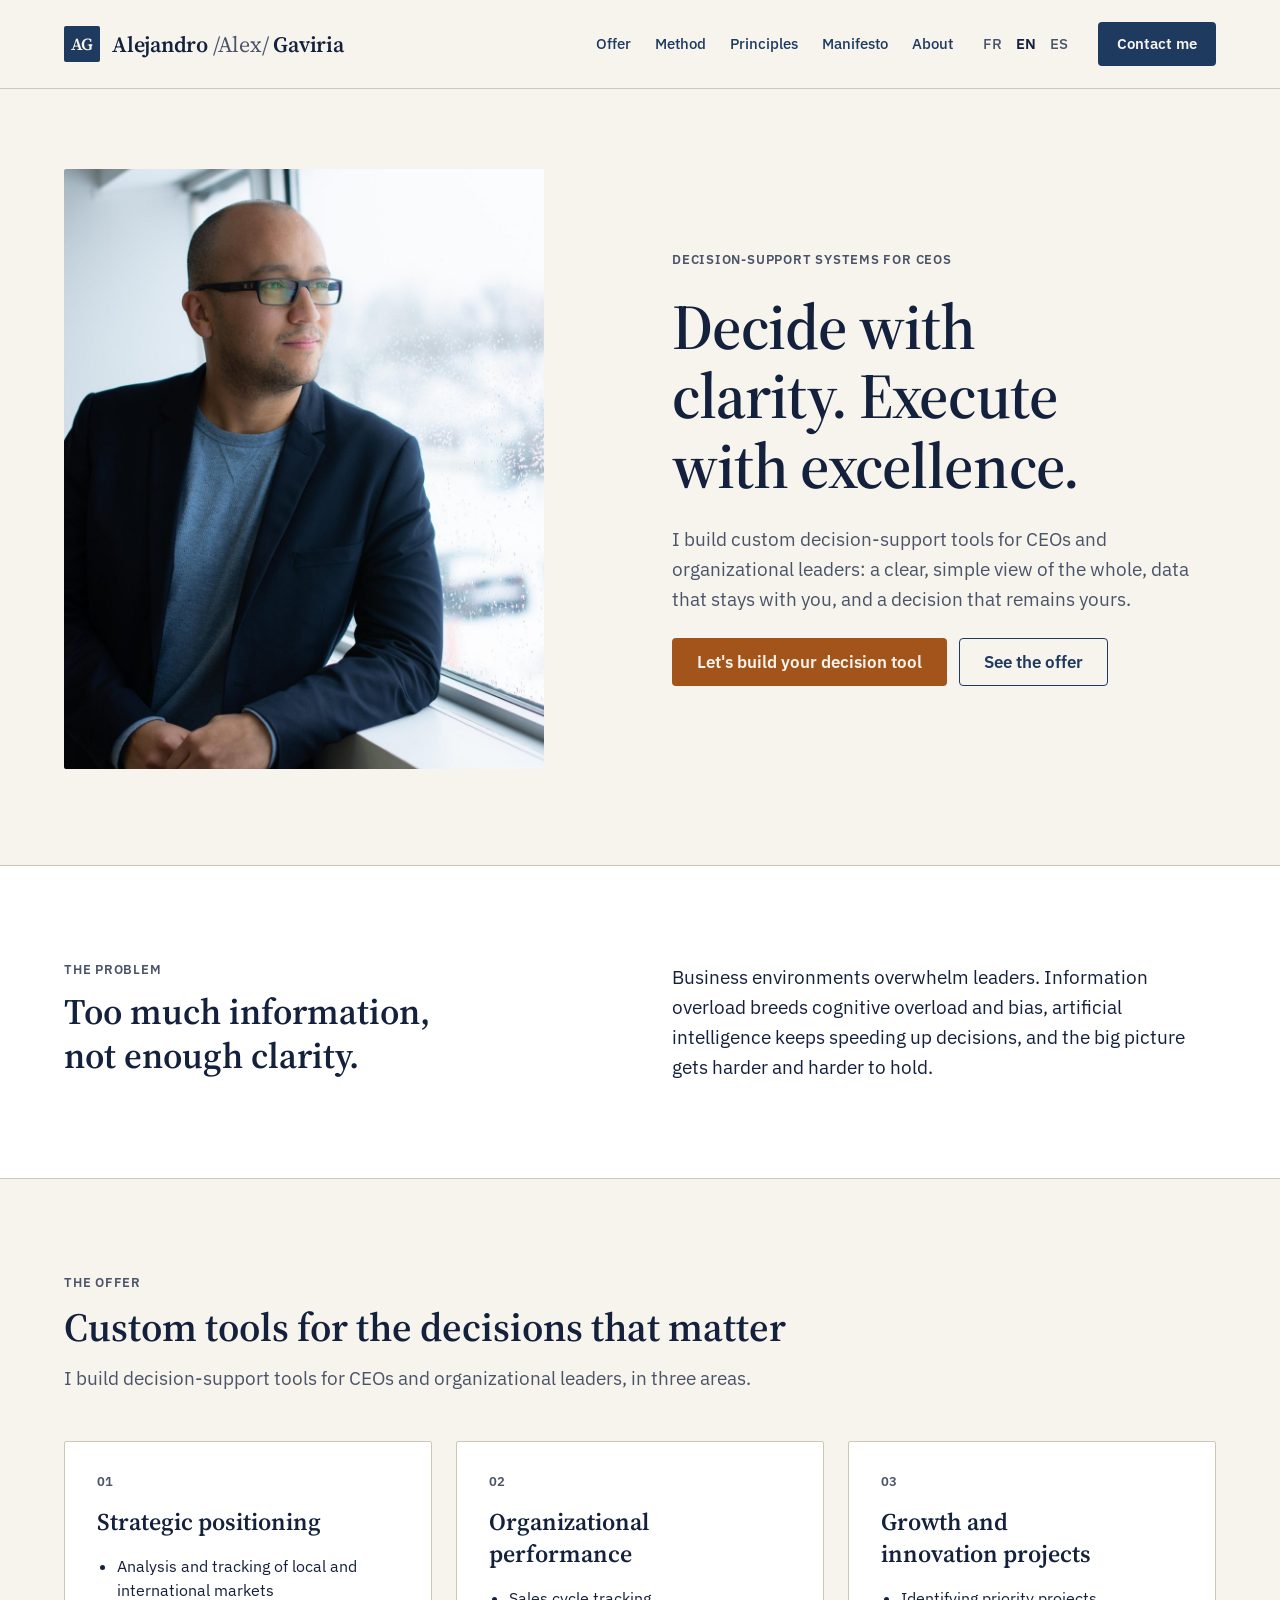
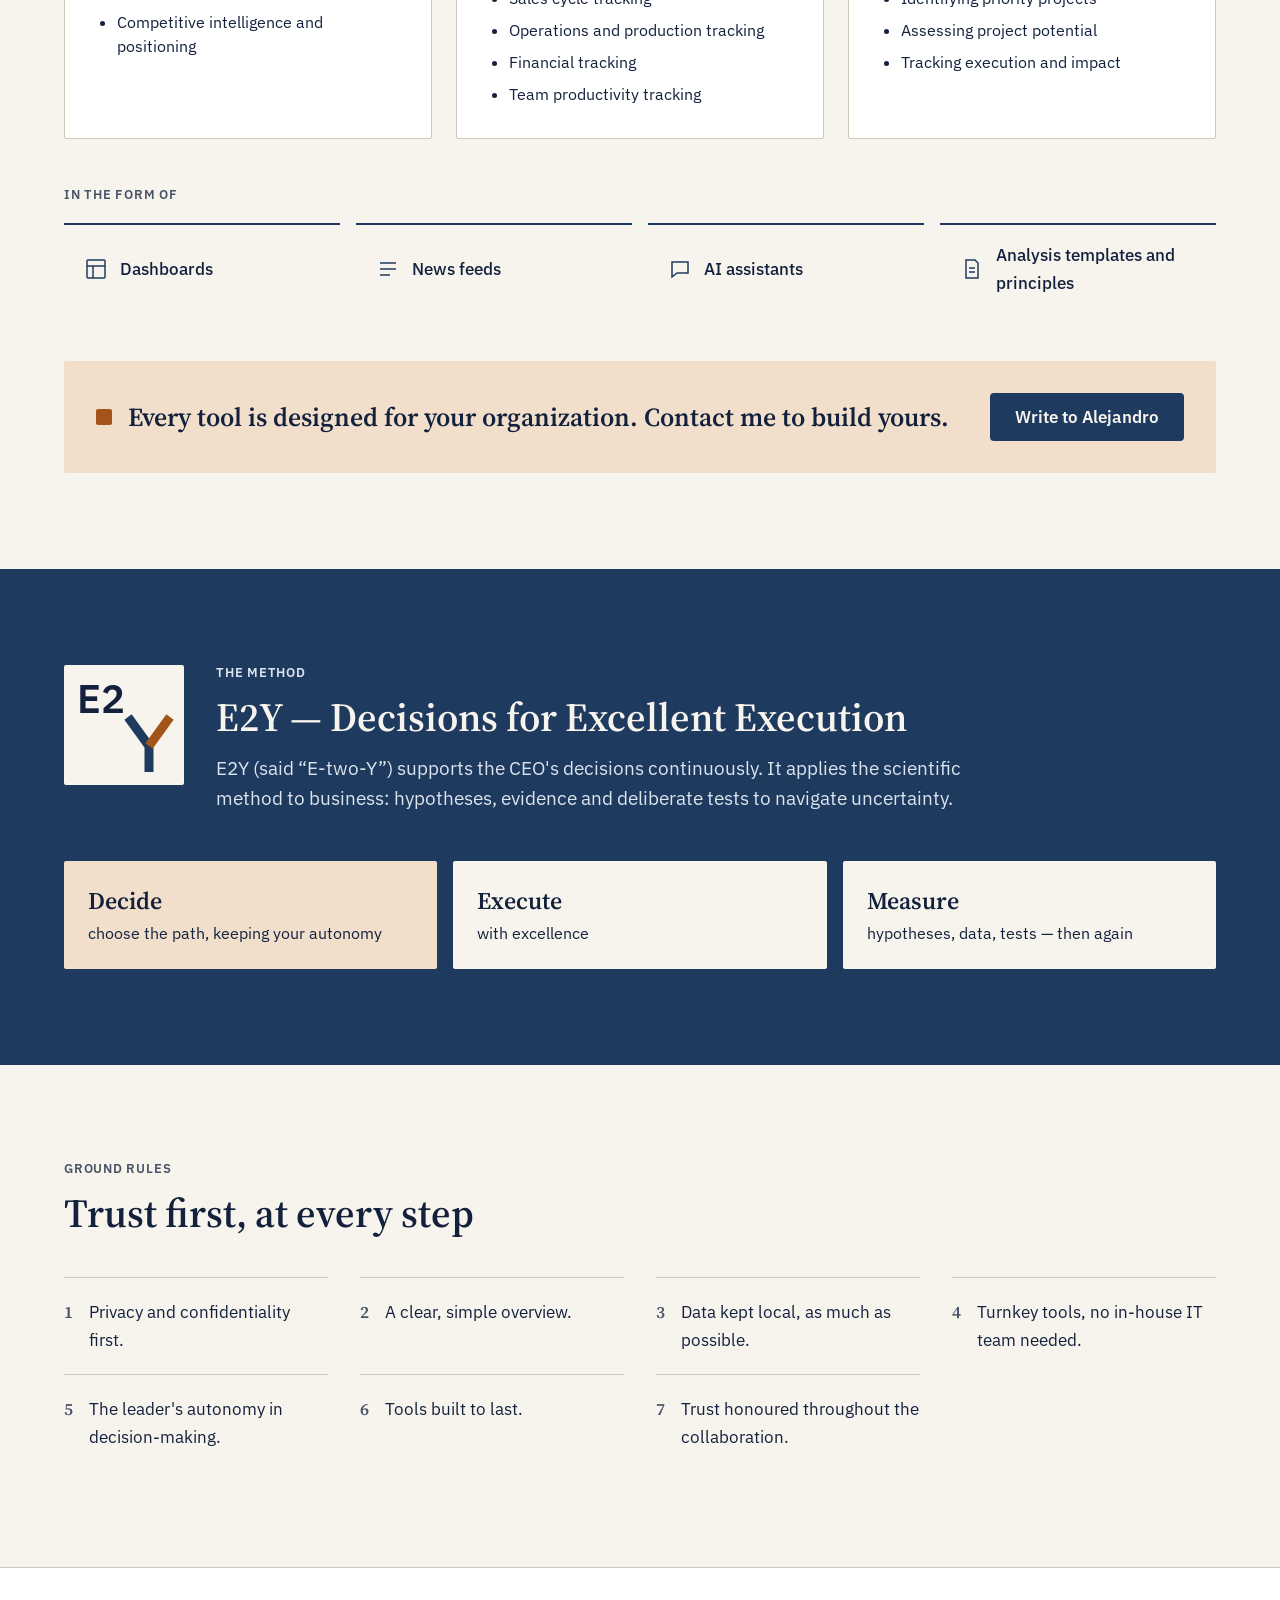
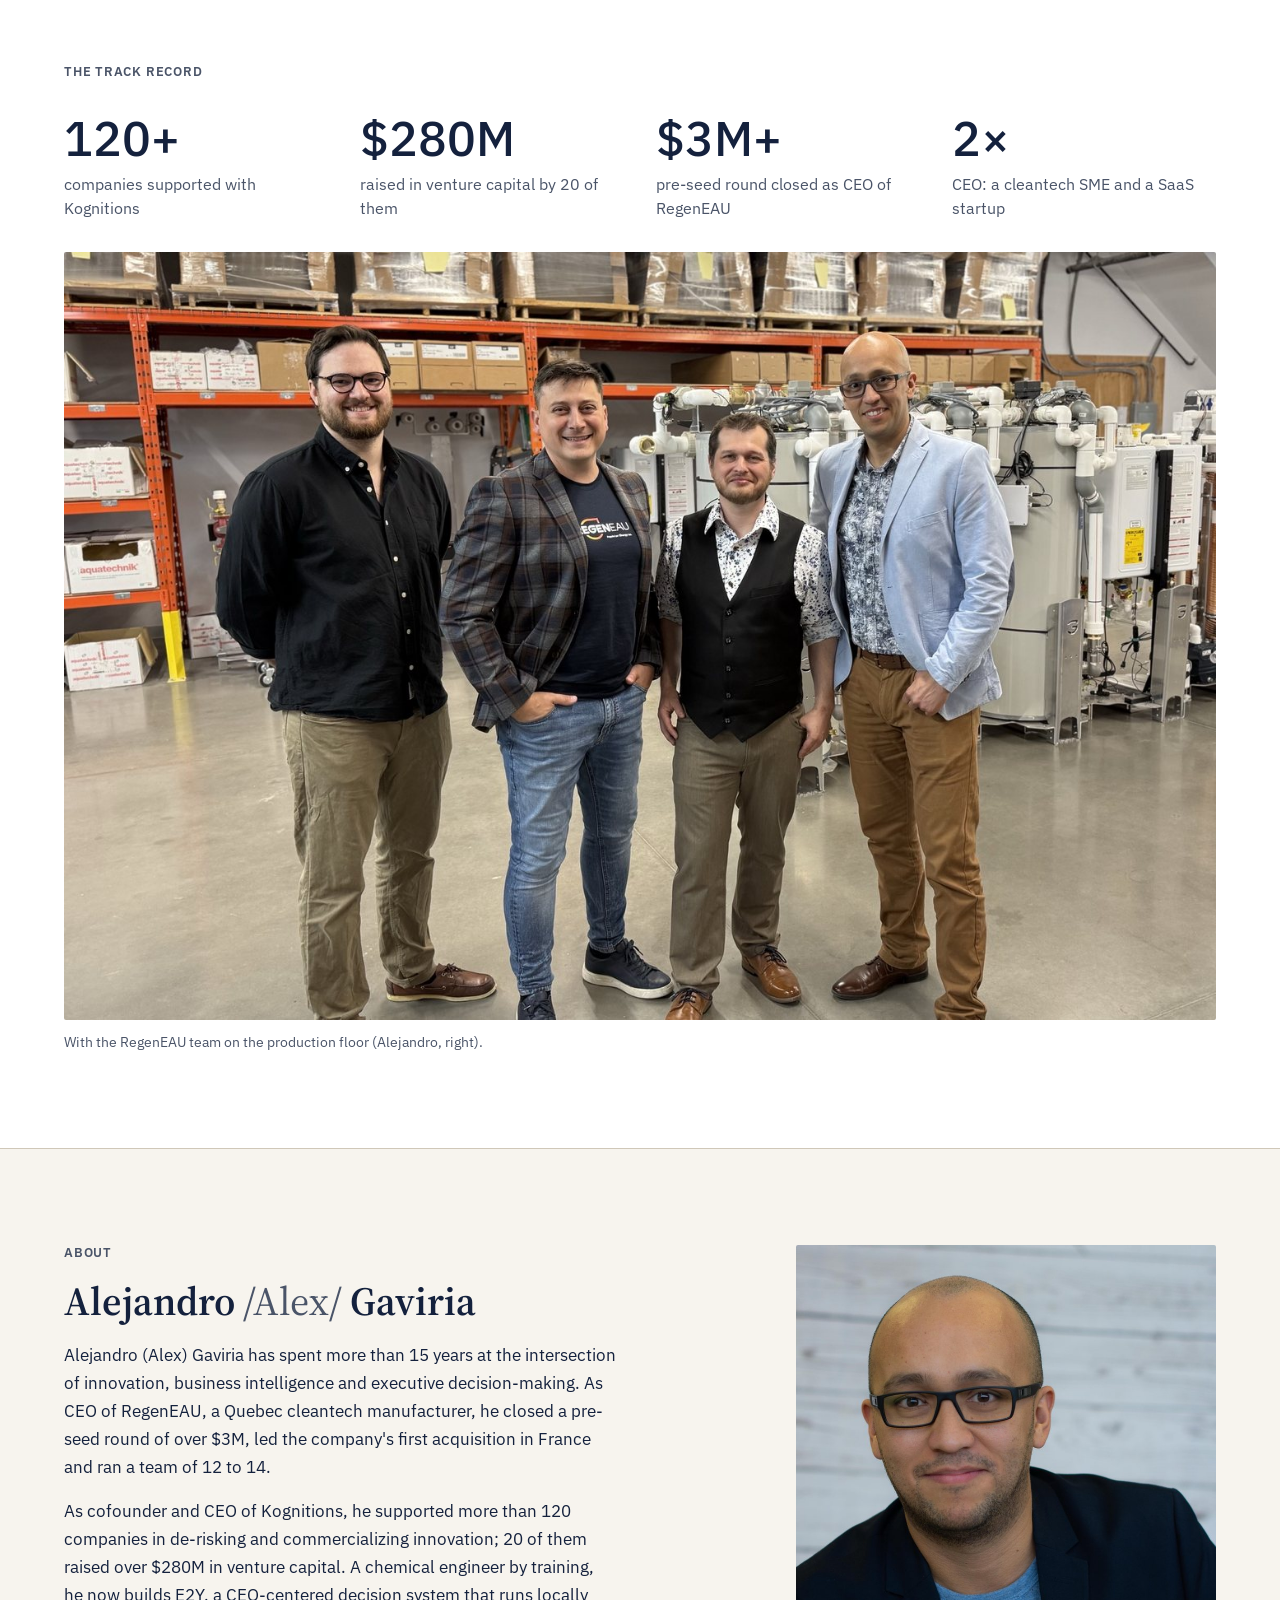
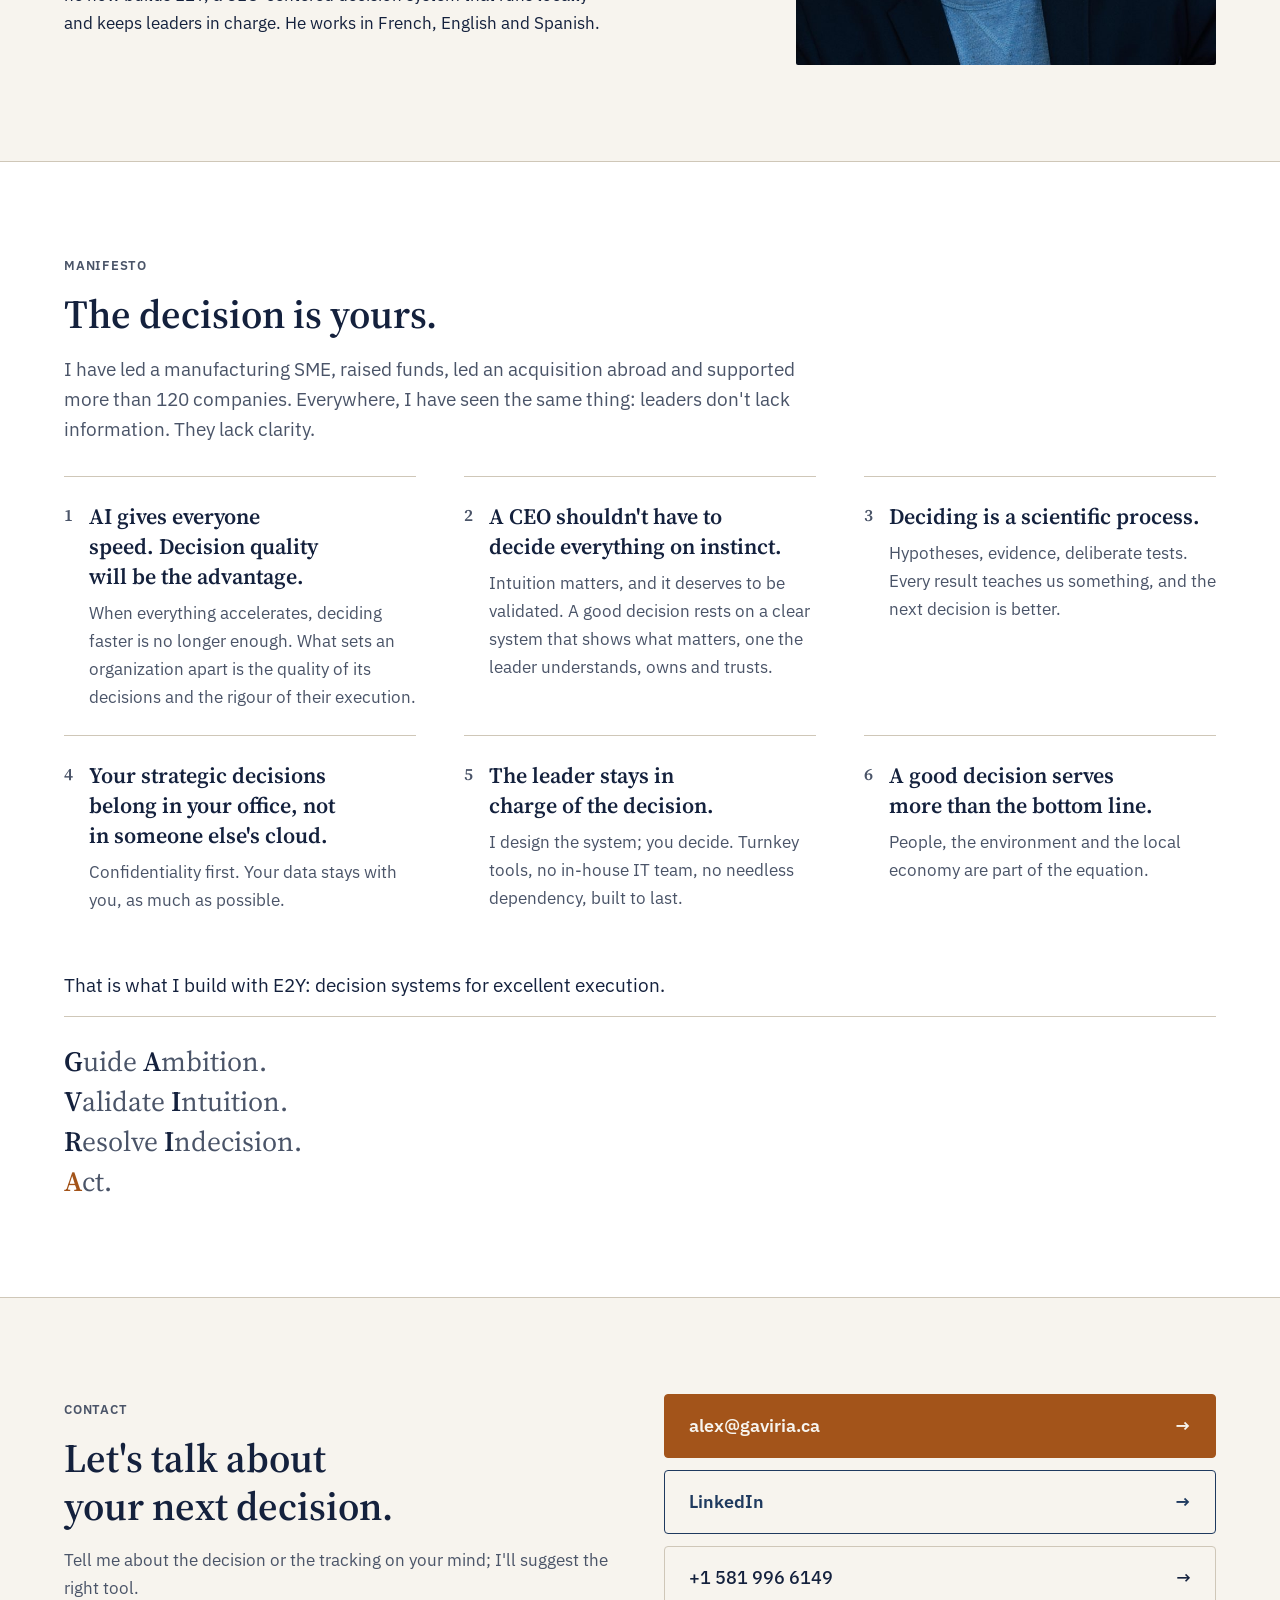
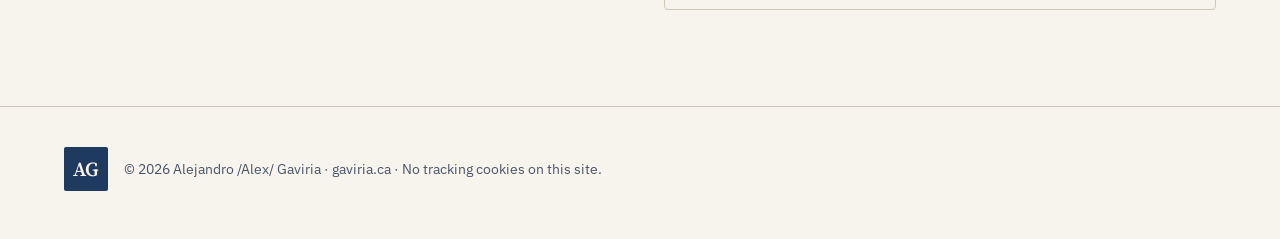
==== docs/en/index.html @ 64e520c6 "gaviria.ca v1.0" ====
<!doctype html>
<html lang="en-CA">
<head>
<meta charset="utf-8">
<meta name="viewport" content="width=device-width, initial-scale=1">
<title>Alejandro /Alex/ Gaviria — Decision Architect</title>
<meta name="description" content="Custom decision-support tools for CEOs: a clear view of the whole, data that stays with you, a decision that remains yours. The E2Y method.">
<link rel="canonical" href="https://gaviria.ca/en/">
<link rel="alternate" hreflang="fr-CA" href="https://gaviria.ca/">
<link rel="alternate" hreflang="en-CA" href="https://gaviria.ca/en/">
<link rel="alternate" hreflang="es" href="https://gaviria.ca/es/">
<link rel="alternate" hreflang="x-default" href="https://gaviria.ca/">
<meta property="og:type" content="website">
<meta property="og:title" content="Alejandro /Alex/ Gaviria — Decision Architect">
<meta property="og:description" content="Custom decision-support tools for CEOs: a clear view of the whole, data that stays with you, a decision that remains yours. The E2Y method.">
<meta property="og:url" content="https://gaviria.ca/en/">
<meta property="og:image" content="https://gaviria.ca/assets/img/og.jpg">
<meta property="og:locale" content="en_CA">
<meta name="twitter:card" content="summary_large_image">
<meta name="theme-color" content="#1F3A5F">
<link rel="icon" href="../favicon.svg" type="image/svg+xml">
<link rel="apple-touch-icon" href="../assets/img/apple-touch-icon.png">
<link rel="preconnect" href="https://fonts.googleapis.com">
<link rel="preconnect" href="https://fonts.gstatic.com" crossorigin>
<link rel="stylesheet" href="https://fonts.googleapis.com/css2?family=IBM+Plex+Sans:wght@400;500;600&family=Source+Serif+4:opsz,wght@8..60,400;8..60,600&display=swap">
<link rel="stylesheet" href="../assets/site.css">
<script type="application/ld+json">{"@context": "https://schema.org", "@type": "Person", "name": "Alejandro Gaviria", "alternateName": "Alex Gaviria", "jobTitle": "Decision Architect", "url": "https://gaviria.ca/en/", "email": "alex@gaviria.ca", "telephone": "+15819966149", "sameAs": ["https://www.linkedin.com/in/alejandroalexgaviria/"], "knowsLanguage": ["fr", "en", "es"]}</script>
</head>
<body>
<a class="skip" href="#main">Skip to content</a>
<header class="header">
<nav class="wrap nav" aria-label="Main navigation">
<a class="wordmark" href="./"><span class="mono" aria-hidden="true">AG</span><span class="wm">Alejandro <span>/Alex/</span> Gaviria</span></a>
<div class="nav__links">
<span class="nav__sections"><a href="#offer">Offer</a><a href="#method">Method</a><a href="#principles">Principles</a><a href="#manifesto">Manifesto</a><a href="#about">About</a></span>
<span class="langs" role="group" aria-label="Language"><a href="../" lang="fr-CA" hreflang="fr-CA" title="Français">FR</a><strong aria-current="true" lang="en-CA" title="English">EN</strong><a href="../es/" lang="es" hreflang="es" title="Español">ES</a></span>
<a class="btn btn--primary" href="#contact">Contact me</a>
</div>
</nav>
</header>

<main id="main">
<section class="wrap hero" aria-labelledby="hero-title">
<div class="stack">
<p class="label">Decision-support systems for CEOs</p>
<h1 id="hero-title">Decide with clarity. Execute with excellence.</h1>
<p class="lede">I build custom decision-support tools for CEOs and organizational leaders: a clear, simple view of the whole, data that stays with you, and a decision that remains yours.</p>
<div class="btns">
<a class="btn btn--decision" href="mailto:alex@gaviria.ca?subject=Decision-support%20tool">Let&#x27;s build your decision tool</a>
<a class="btn btn--ghost" href="#offer">See the offer</a>
</div>
</div>
<img class="hero__photo" src="../assets/img/hero.jpg" width="1000" height="1250" alt="Alejandro Gaviria looking out of a window" style="order:-1" fetchpriority="high">
</section>

<section class="section section--white" aria-labelledby="problem-title">
<div class="wrap split">
<div class="stack" style="gap:12px"><p class="label">The problem</p><h2 class="h2" id="problem-title">Too much information, not enough clarity.</h2></div>
<p style="font-size:19px;line-height:30px">Business environments overwhelm leaders. Information overload breeds cognitive overload and bias, artificial intelligence keeps speeding up decisions, and the big picture gets harder and harder to hold.</p>
</div>
</section>

<section class="section" id="offer" aria-labelledby="offer-title">
<div class="wrap stack-lg">
<div class="stack narrow" style="gap:12px">
<p class="label">The offer</p>
<h2 class="h2" id="offer-title">Custom tools for the decisions that matter</h2>
<p class="lede">I build decision-support tools for CEOs and organizational leaders, in three areas.</p>
</div>
<div class="cards"><article class="card"><p class="card__num">01</p><h3>Strategic positioning</h3><ul><li>Analysis and tracking of local and international markets</li><li>Competitive intelligence and positioning</li></ul></article><article class="card"><p class="card__num">02</p><h3>Organizational performance</h3><ul><li>Sales cycle tracking</li><li>Operations and production tracking</li><li>Financial tracking</li><li>Team productivity tracking</li></ul></article><article class="card"><p class="card__num">03</p><h3>Growth and innovation projects</h3><ul><li>Identifying priority projects</li><li>Assessing project potential</li><li>Tracking execution and impact</li></ul></article></div>
<div class="stack" style="gap:20px">
<p class="label">In the form of</p>
<ul class="tools"><li><svg width="24" height="24" viewBox="0 0 24 24" fill="none" stroke="#1F3A5F" stroke-width="1.5" aria-hidden="true"><rect x="3" y="3" width="18" height="18" rx="1"/><path d="M3 9h18M9 21V9"/></svg><span>Dashboards</span></li><li><svg width="24" height="24" viewBox="0 0 24 24" fill="none" stroke="#1F3A5F" stroke-width="1.5" aria-hidden="true"><path d="M4 6h16M4 12h16M4 18h10"/></svg><span>News feeds</span></li><li><svg width="24" height="24" viewBox="0 0 24 24" fill="none" stroke="#1F3A5F" stroke-width="1.5" aria-hidden="true"><path d="M4 5h16v11H9l-5 4z"/></svg><span>AI assistants</span></li><li><svg width="24" height="24" viewBox="0 0 24 24" fill="none" stroke="#1F3A5F" stroke-width="1.5" aria-hidden="true"><path d="M6 3h9l3 3v15H6z"/><path d="M9 11h6M9 15h6"/></svg><span>Analysis templates and principles</span></li></ul>
</div>
<div class="band">
<div class="band__text"><span class="band__mark" aria-hidden="true"></span><p>Every tool is designed for your organization. Contact me to build yours.</p></div>
<a class="btn btn--primary" href="mailto:alex@gaviria.ca?subject=Decision-support%20tool">Write to Alejandro</a>
</div>
</div>
</section>

<section class="section section--brand" id="method" aria-labelledby="method-title">
<div class="wrap stack-lg">
<div class="method__head">
<svg class="badge" viewBox="0 0 120 120" role="img" aria-label="E2Y method badge"><rect width="120" height="120" rx="2" fill="#F7F4EE"/><text x="13" y="48" font-family="Source Serif 4, Georgia, serif" font-weight="600" font-size="40" fill="#14213D">E2</text><g transform="translate(55 49) scale(0.5)"><polyline points="60,116 60,64 18,6" fill="none" stroke="#1F3A5F" stroke-width="18"/><line x1="60" y1="64" x2="102" y2="6" stroke="#A3541A" stroke-width="18"/></g></svg>
<div class="stack">
<p class="label">The method</p>
<h2 class="h2" id="method-title">E2Y — Decisions for Excellent Execution</h2>
<p class="lede">E2Y (said “E-two-Y”) supports the CEO&#x27;s decisions continuously. It applies the scientific method to business: hypotheses, evidence and deliberate tests to navigate uncertainty.</p>
</div>
</div>
<ol class="loop"><li><b>Decide</b><span>choose the path, keeping your autonomy</span></li><li><b>Execute</b><span>with excellence</span></li><li><b>Measure</b><span>hypotheses, data, tests — then again</span></li></ol>
</div>
</section>

<section class="section" id="principles" aria-labelledby="principles-title">
<div class="wrap stack" style="gap:40px">
<div class="stack narrow" style="gap:12px"><p class="label">Ground rules</p><h2 class="h2" id="principles-title">Trust first, at every step</h2></div>
<ol class="numbered"><li><span>Privacy and confidentiality first.</span></li><li><span>A clear, simple overview.</span></li><li><span>Data kept local, as much as possible.</span></li><li><span>Turnkey tools, no in-house IT team needed.</span></li><li><span>The leader&#x27;s autonomy in decision-making.</span></li><li><span>Tools built to last.</span></li><li><span>Trust honoured throughout the collaboration.</span></li></ol>
</div>
</section>

<section class="section section--white" aria-labelledby="proof-title">
<div class="wrap stack" style="gap:32px">
<h2 class="label" id="proof-title" style="font-family:var(--font-sans)">The track record</h2>
<dl class="metrics"><div><dt>120+</dt><dd>companies supported with Kognitions</dd></div><div><dt>$280M</dt><dd>raised in venture capital by 20 of them</dd></div><div><dt>$3M+</dt><dd>pre-seed round closed as CEO of RegenEAU</dd></div><div><dt>2×</dt><dd>CEO: a cleantech SME and a SaaS startup</dd></div></dl>
<figure>
<img src="../assets/img/equipe.jpg" width="1400" height="933" alt="Alejandro Gaviria with three members of the RegenEAU team on the production floor" loading="lazy">
<figcaption>With the RegenEAU team on the production floor (Alejandro, right).</figcaption>
</figure>
</div>
</section>

<section class="section" id="about" aria-labelledby="about-title">
<div class="wrap about">
<img class="about__photo" src="../assets/img/portrait.jpg" width="800" height="800" alt="Portrait of Alejandro Gaviria" loading="lazy">
<div class="stack">
<p class="label">About</p>
<h2 class="h2" id="about-title">Alejandro <span>/Alex/</span> Gaviria</h2>
<p>Alejandro (Alex) Gaviria has spent more than 15 years at the intersection of innovation, business intelligence and executive decision-making. As CEO of RegenEAU, a Quebec cleantech manufacturer, he closed a pre-seed round of over $3M, led the company&#x27;s first acquisition in France and ran a team of 12 to 14.</p><p>As cofounder and CEO of Kognitions, he supported more than 120 companies in de-risking and commercializing innovation; 20 of them raised over $280M in venture capital. A chemical engineer by training, he now builds E2Y, a CEO-centered decision system that runs locally and keeps leaders in charge. He works in French, English and Spanish.</p>
</div>
</div>
</section>

<section class="section section--white" id="manifesto" aria-labelledby="manifesto-title">
<div class="wrap stack">
<p class="label">Manifesto</p>
<h2 class="h2" id="manifesto-title">The decision is yours.</h2>
<p class="lede">I have led a manufacturing SME, raised funds, led an acquisition abroad and supported more than 120 companies. Everywhere, I have seen the same thing: leaders don&#x27;t lack information. They lack clarity.</p>
<ol class="numbered manifesto" style="margin-top:16px"><li><div><h3>AI gives everyone speed. Decision quality will be the advantage.</h3><p>When everything accelerates, deciding faster is no longer enough. What sets an organization apart is the quality of its decisions and the rigour of their execution.</p></div></li><li><div><h3>A CEO shouldn&#x27;t have to decide everything on instinct.</h3><p>Intuition matters, and it deserves to be validated. A good decision rests on a clear system that shows what matters, one the leader understands, owns and trusts.</p></div></li><li><div><h3>Deciding is a scientific process.</h3><p>Hypotheses, evidence, deliberate tests. Every result teaches us something, and the next decision is better.</p></div></li><li><div><h3>Your strategic decisions belong in your office, not in someone else&#x27;s cloud.</h3><p>Confidentiality first. Your data stays with you, as much as possible.</p></div></li><li><div><h3>The leader stays in charge of the decision.</h3><p>I design the system; you decide. Turnkey tools, no in-house IT team, no needless dependency, built to last.</p></div></li><li><div><h3>A good decision serves more than the bottom line.</h3><p>People, the environment and the local economy are part of the equation.</p></div></li></ol>
<p style="margin-top:16px;font-size:19px;line-height:30px">That is what I build with E2Y: decision systems for excellent execution.</p>
<div class="motto" aria-label="Guide Ambition.Validate Intuition.Resolve Indecision.Act."><p><b>G</b>uide <b>A</b>mbition.</p><p><b>V</b>alidate <b>I</b>ntuition.</p><p><b>R</b>esolve <b>I</b>ndecision.</p><p><b class="act">A</b>ct.</p></div>
</div>
</section>

<section class="section" id="contact" aria-labelledby="contact-title">
<div class="wrap contact">
<div class="stack">
<p class="label">Contact</p>
<h2 class="h2" id="contact-title">Let&#x27;s talk about your next decision.</h2>
<p class="muted">Tell me about the decision or the tracking on your mind; I&#x27;ll suggest the right tool.</p>
</div>
<div class="contact__links">
<a class="btn--decision" href="mailto:alex@gaviria.ca?subject=Decision-support%20tool"><span>alex@gaviria.ca</span><span aria-hidden="true">→</span></a>
<a href="https://www.linkedin.com/in/alejandroalexgaviria/" rel="me noopener"><span>LinkedIn</span><span aria-hidden="true">→</span></a>
<a class="quiet" href="tel:+15819966149"><span>+1 581 996 6149</span><span aria-hidden="true">→</span></a>
</div>
</div>
</section>
</main>

<footer class="footer">
<div class="wrap footer__row"><span class="mono mono--lg" aria-hidden="true">AG</span><span>© 2026 Alejandro /Alex/ Gaviria · gaviria.ca · No tracking cookies on this site.</span></div>
</footer>
</body>
</html>
---- docs/assets/site.css ----
/* gaviria.ca — built on the Alejandro /Alex/ Gaviria design system (tokens below) */
:root {
  --paper: #F7F4EE;
  --surface: #FFFFFF;
  --ink: #14213D;
  --ink-muted: #4A5468;
  --brand: #1F3A5F;
  --brand-tint: #DCE4EE;
  --signal: #A3541A;
  --signal-strong: #8A4614;
  --signal-bright: #E0913F;
  --signal-tint: #F1DFCC;
  --hairline: #CFC7B8;
  --font-serif: "Source Serif 4", Georgia, "Times New Roman", serif;
  --font-sans: "IBM Plex Sans", system-ui, -apple-system, "Segoe UI", sans-serif;
  --radius-sm: 2px;
  --radius-md: 4px;
  --wrap: 1200px;
}

*, *::before, *::after { box-sizing: border-box; }
html { scroll-behavior: smooth; -webkit-text-size-adjust: 100%; }
@media (prefers-reduced-motion: reduce) { html { scroll-behavior: auto; } }
body { margin: 0; background: var(--paper); color: var(--ink); font-family: var(--font-sans); font-size: 17px; line-height: 28px; }
img { display: block; max-width: 100%; height: auto; }
a { color: var(--brand); }
a:hover { color: var(--ink); }
:focus-visible { outline: 3px solid var(--signal); outline-offset: 3px; }
h1, h2, h3 { font-family: var(--font-serif); font-weight: 600; margin: 0; text-wrap: balance; }
p { margin: 0; text-wrap: pretty; }

.skip { position: absolute; left: -9999px; top: 8px; background: var(--brand); color: var(--paper); padding: 8px 16px; border-radius: var(--radius-md); z-index: 10; }
.skip:focus { left: 16px; }

.wrap { max-width: var(--wrap); margin: 0 auto; padding: 0 24px; }
.section { padding: 96px 0; }
.section--white { background: var(--surface); border-top: 1px solid var(--hairline); border-bottom: 1px solid var(--hairline); }
.section--brand { background: var(--brand); color: var(--paper); }
.stack { display: flex; flex-direction: column; gap: 16px; }
.stack-lg { display: flex; flex-direction: column; gap: 48px; }
.label { font-size: 13px; line-height: 16px; font-weight: 600; letter-spacing: 0.06em; text-transform: uppercase; color: var(--ink-muted); }
.section--brand .label { color: var(--brand-tint); }
.h2 { font-size: 40px; line-height: 48px; }
.lede { font-size: 19px; line-height: 30px; color: var(--ink-muted); max-width: 760px; }
.muted { color: var(--ink-muted); }
.narrow { max-width: 760px; }

/* Buttons */
.btn { display: inline-flex; align-items: center; justify-content: center; text-align: center; min-height: 48px; padding: 10px 24px; line-height: 22px; border-radius: var(--radius-md); font-weight: 600; text-decoration: none; border: 1px solid transparent; }
.btn--decision { background: var(--signal); color: var(--paper); }
.btn--decision:hover { background: var(--signal-strong); color: var(--paper); }
.btn--primary { background: var(--brand); color: var(--paper); }
.btn--primary:hover { background: var(--ink); color: var(--paper); }
.btn--ghost { border-color: var(--brand); color: var(--brand); }
.btn--ghost:hover { background: var(--brand-tint); color: var(--ink); }
.btns { display: flex; flex-wrap: wrap; gap: 12px; }

/* Header */
.header { border-bottom: 1px solid var(--hairline); background: var(--paper); }
.nav { display: flex; flex-wrap: wrap; align-items: center; justify-content: space-between; gap: 12px 32px; padding-top: 20px; padding-bottom: 20px; }
.wordmark { font-family: var(--font-serif); font-weight: 600; font-size: 22px; line-height: 28px; letter-spacing: -0.01em; color: var(--ink); text-decoration: none; white-space: nowrap; }
.wordmark { display: inline-flex; align-items: center; gap: 12px; }
.wordmark .wm span { font-weight: 400; color: var(--ink-muted); }
.mono { display: inline-flex; align-items: center; justify-content: center; width: 36px; height: 36px; flex-shrink: 0; background: var(--brand); color: var(--paper); border-radius: var(--radius-sm); font-family: var(--font-serif); font-weight: 600; font-size: 17px; letter-spacing: -0.02em; }
.mono--lg { width: 44px; height: 44px; font-size: 20px; }
.footer__row { display: flex; align-items: center; gap: 16px; flex-wrap: wrap; }
.nav__links { display: flex; flex-wrap: wrap; align-items: center; gap: 4px 24px; font-size: 15px; font-weight: 500; }
.nav__links a:not(.btn) { text-decoration: none; padding: 10px 0; }
.langs { display: flex; gap: 2px; color: var(--ink-muted); }
.nav__links .langs a, .langs strong { padding: 10px 6px; text-decoration: none; }
.langs a { color: var(--ink-muted); }
.langs strong { color: var(--ink); font-weight: 600; }
.nav__links .btn { min-height: 44px; padding: 8px 18px; }
.nav__sections { display: contents; }
@media (max-width: 760px) {
  .nav__sections { display: none; }
}

/* Hero */
.hero { display: grid; grid-template-columns: repeat(auto-fit, minmax(300px, 1fr)); gap: 48px 64px; align-items: center; padding-top: 80px; padding-bottom: 96px; }
.hero__photo { width: 100%; max-width: 480px; aspect-ratio: 4 / 5; object-fit: cover; border-radius: var(--radius-sm); }
.hero h1 { font-size: clamp(40px, 5vw, 68px); line-height: 1.08; letter-spacing: -0.015em; }
.hero .stack { gap: 24px; }

/* Problem */
.split { display: grid; grid-template-columns: repeat(auto-fit, minmax(300px, 1fr)); gap: 32px 64px; }
.split .h2 { font-size: 36px; line-height: 44px; }

/* Offer */
.cards { display: grid; grid-template-columns: repeat(auto-fit, minmax(280px, 1fr)); gap: 24px; }
.card { background: var(--surface); border: 1px solid var(--hairline); border-radius: var(--radius-sm); padding: 32px; display: flex; flex-direction: column; gap: 16px; }
.card__num { font-size: 13px; line-height: 16px; font-weight: 600; color: var(--ink-muted); }
.card h3 { font-size: 24px; line-height: 32px; }
.card ul { margin: 0; padding-left: 20px; display: flex; flex-direction: column; gap: 8px; font-size: 16px; line-height: 24px; }
.tools { display: grid; grid-template-columns: repeat(auto-fit, minmax(220px, 1fr)); gap: 16px; list-style: none; margin: 0; padding: 0; }
.tools li { display: flex; align-items: center; gap: 12px; padding: 16px 20px; border-top: 2px solid var(--brand); font-weight: 500; }
.tools svg { flex-shrink: 0; }
.band { background: var(--signal-tint); border-radius: var(--radius-sm); padding: 32px; display: flex; flex-wrap: wrap; align-items: center; justify-content: space-between; gap: 24px; }
.band__text { display: flex; gap: 16px; align-items: flex-start; flex: 1 1 420px; }
.band__mark { width: 16px; height: 16px; margin-top: 9px; background: var(--signal); border-radius: var(--radius-sm); flex-shrink: 0; }
.band p { font-family: var(--font-serif); font-weight: 600; font-size: 26px; line-height: 34px; }

/* Method */
.method__head { display: flex; flex-wrap: wrap; gap: 32px; align-items: flex-start; }
.method__head .stack { flex: 1 1 420px; gap: 12px; }
.badge { width: 120px; height: 120px; flex-shrink: 0; }
.section--brand .lede { color: var(--brand-tint); }
.loop { display: flex; flex-wrap: wrap; align-items: stretch; gap: 16px; list-style: none; margin: 0; padding: 0; }
.loop li { flex: 1 1 220px; background: var(--paper); color: var(--ink); border-radius: var(--radius-sm); padding: 24px; display: flex; flex-direction: column; gap: 4px; position: relative; }
.loop li:first-child { background: var(--signal-tint); }
.loop b { font-family: var(--font-serif); font-weight: 600; font-size: 24px; line-height: 32px; }
.loop span { font-size: 16px; line-height: 24px; }

/* Principles, manifesto lists */
.numbered { list-style: none; margin: 0; padding: 0; display: grid; grid-template-columns: repeat(auto-fit, minmax(260px, 1fr)); gap: 0 32px; counter-reset: n; }
.numbered li { display: flex; gap: 16px; padding: 20px 0; border-top: 1px solid var(--hairline); counter-increment: n; }
.numbered li::before { content: counter(n); font-family: var(--font-serif); font-weight: 600; color: var(--ink-muted); }
.manifesto { grid-template-columns: repeat(auto-fit, minmax(320px, 1fr)); gap: 0 48px; }
.manifesto li { padding: 24px 0; }
.manifesto h3 { font-size: 22px; line-height: 30px; margin-bottom: 8px; }
.manifesto p { color: var(--ink-muted); }
.motto { padding-top: 24px; border-top: 1px solid var(--hairline); font-family: var(--font-serif); font-size: 28px; line-height: 40px; color: var(--ink-muted); }
.motto p { margin: 0; }
.motto b { font-weight: 600; color: var(--ink); }
.motto .act { color: var(--signal); }

/* Proof */
.metrics { display: grid; grid-template-columns: repeat(auto-fit, minmax(220px, 1fr)); gap: 32px; margin: 0; }
.metrics div { display: flex; flex-direction: column; gap: 8px; }
.metrics dt { font-size: 48px; line-height: 52px; font-weight: 500; }
.metrics dd { margin: 0; font-size: 16px; line-height: 24px; color: var(--ink-muted); }
figure { margin: 0; display: flex; flex-direction: column; gap: 12px; }
figure img { width: 100%; aspect-ratio: 3 / 2; object-fit: cover; border-radius: var(--radius-sm); }
figcaption { font-size: 14px; line-height: 20px; color: var(--ink-muted); }

/* About */
.about { display: grid; grid-template-columns: repeat(auto-fit, minmax(300px, 1fr)); gap: 48px; align-items: start; }
.about__photo { width: 100%; max-width: 420px; aspect-ratio: 1 / 1; object-fit: cover; border-radius: var(--radius-sm); justify-self: end; order: 1; }
.about h2 span { font-weight: 400; color: var(--ink-muted); }

/* Contact */
.contact { display: grid; grid-template-columns: repeat(auto-fit, minmax(300px, 1fr)); gap: 48px; align-items: center; }
.contact__links { display: flex; flex-direction: column; gap: 12px; }
.contact__links a { display: flex; align-items: center; justify-content: space-between; gap: 16px; min-height: 64px; padding: 0 24px; border-radius: var(--radius-md); text-decoration: none; font-weight: 600; font-size: 18px; border: 1px solid var(--brand); color: var(--brand); }
.contact__links a:hover { background: var(--brand-tint); color: var(--ink); }
.contact__links a.btn--decision { border-color: var(--signal); color: var(--paper); }
.contact__links a.btn--decision:hover { background: var(--signal-strong); color: var(--paper); }
.contact__links a.quiet { border-color: var(--hairline); color: var(--ink); font-weight: 500; }

/* Footer */
.footer { border-top: 1px solid var(--hairline); padding: 40px 0 48px; font-size: 14px; line-height: 20px; color: var(--ink-muted); }

@media (max-width: 600px) {
  .section { padding: 64px 0; }
  .hero { padding-top: 40px; padding-bottom: 64px; }
  .h2 { font-size: 32px; line-height: 40px; }
  .band p { font-size: 22px; line-height: 30px; }
  .about__photo { justify-self: start; }
  .motto { font-size: 22px; line-height: 34px; }
}
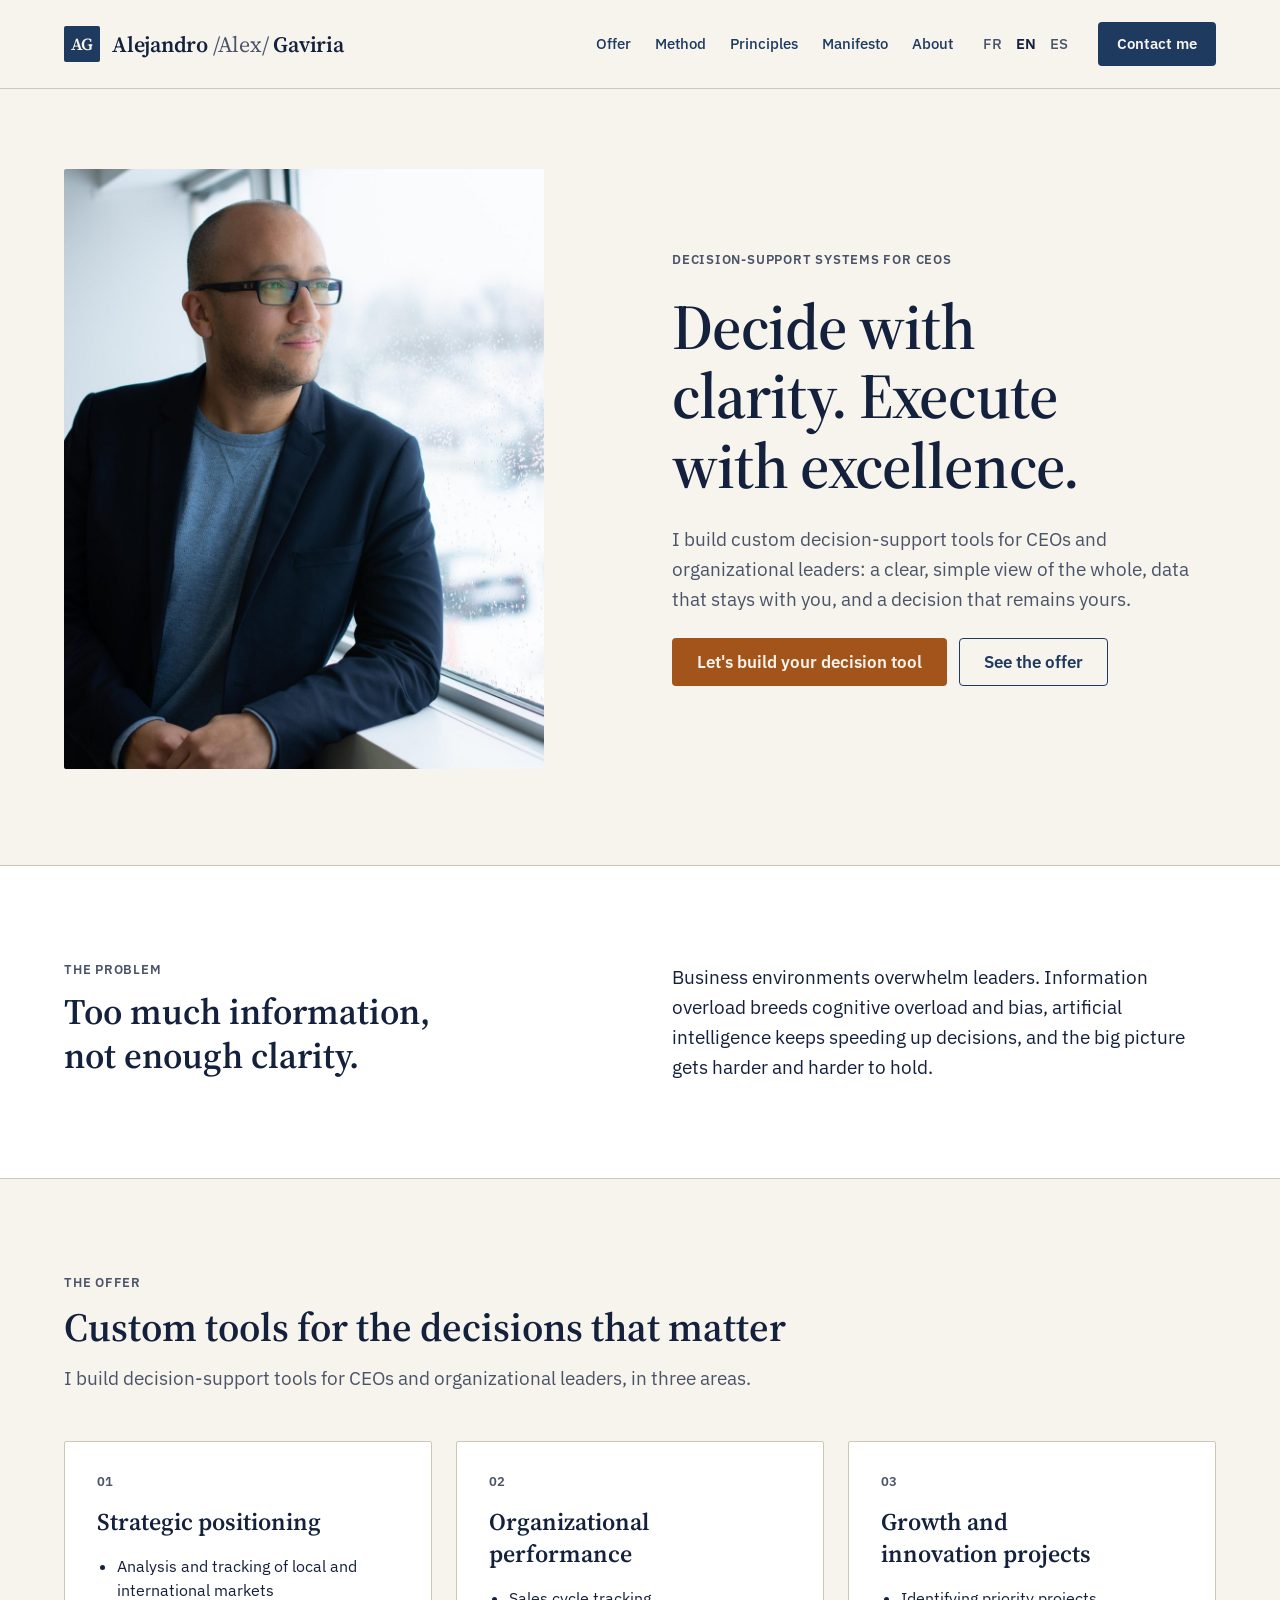
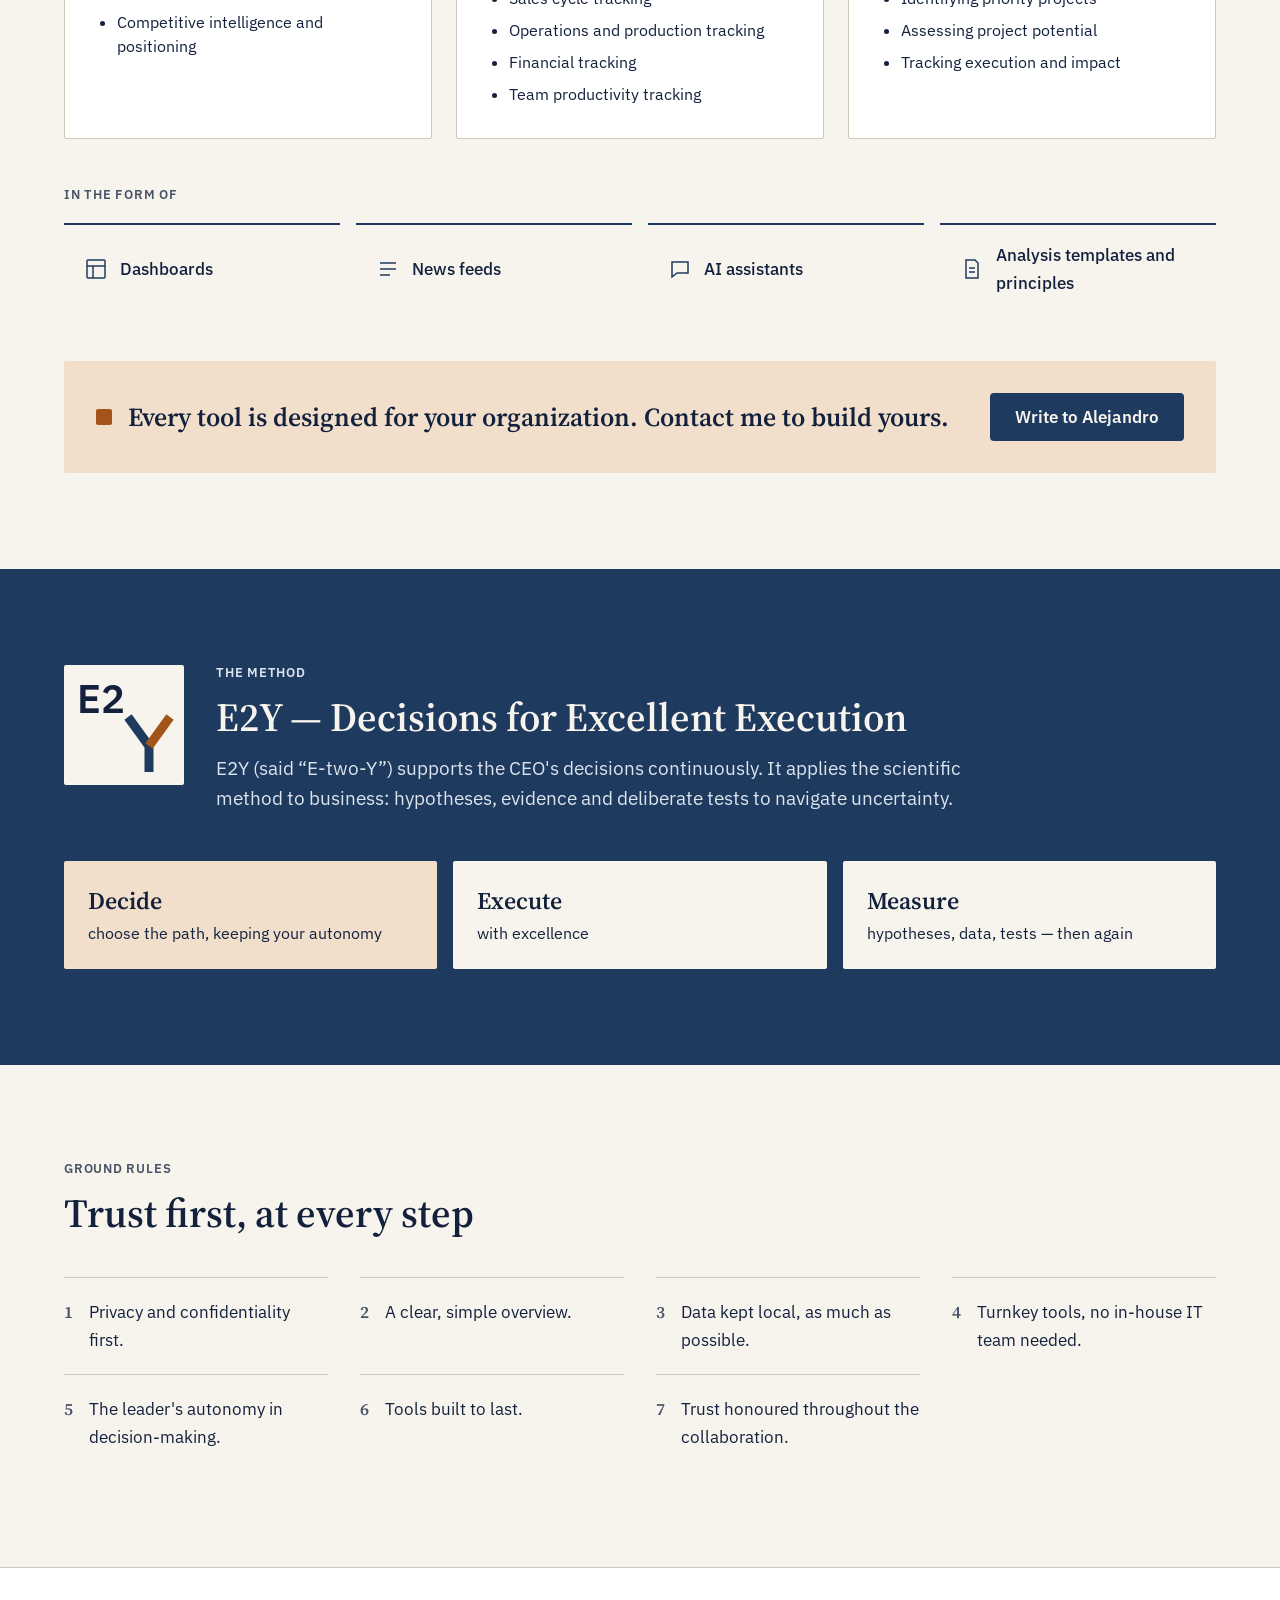
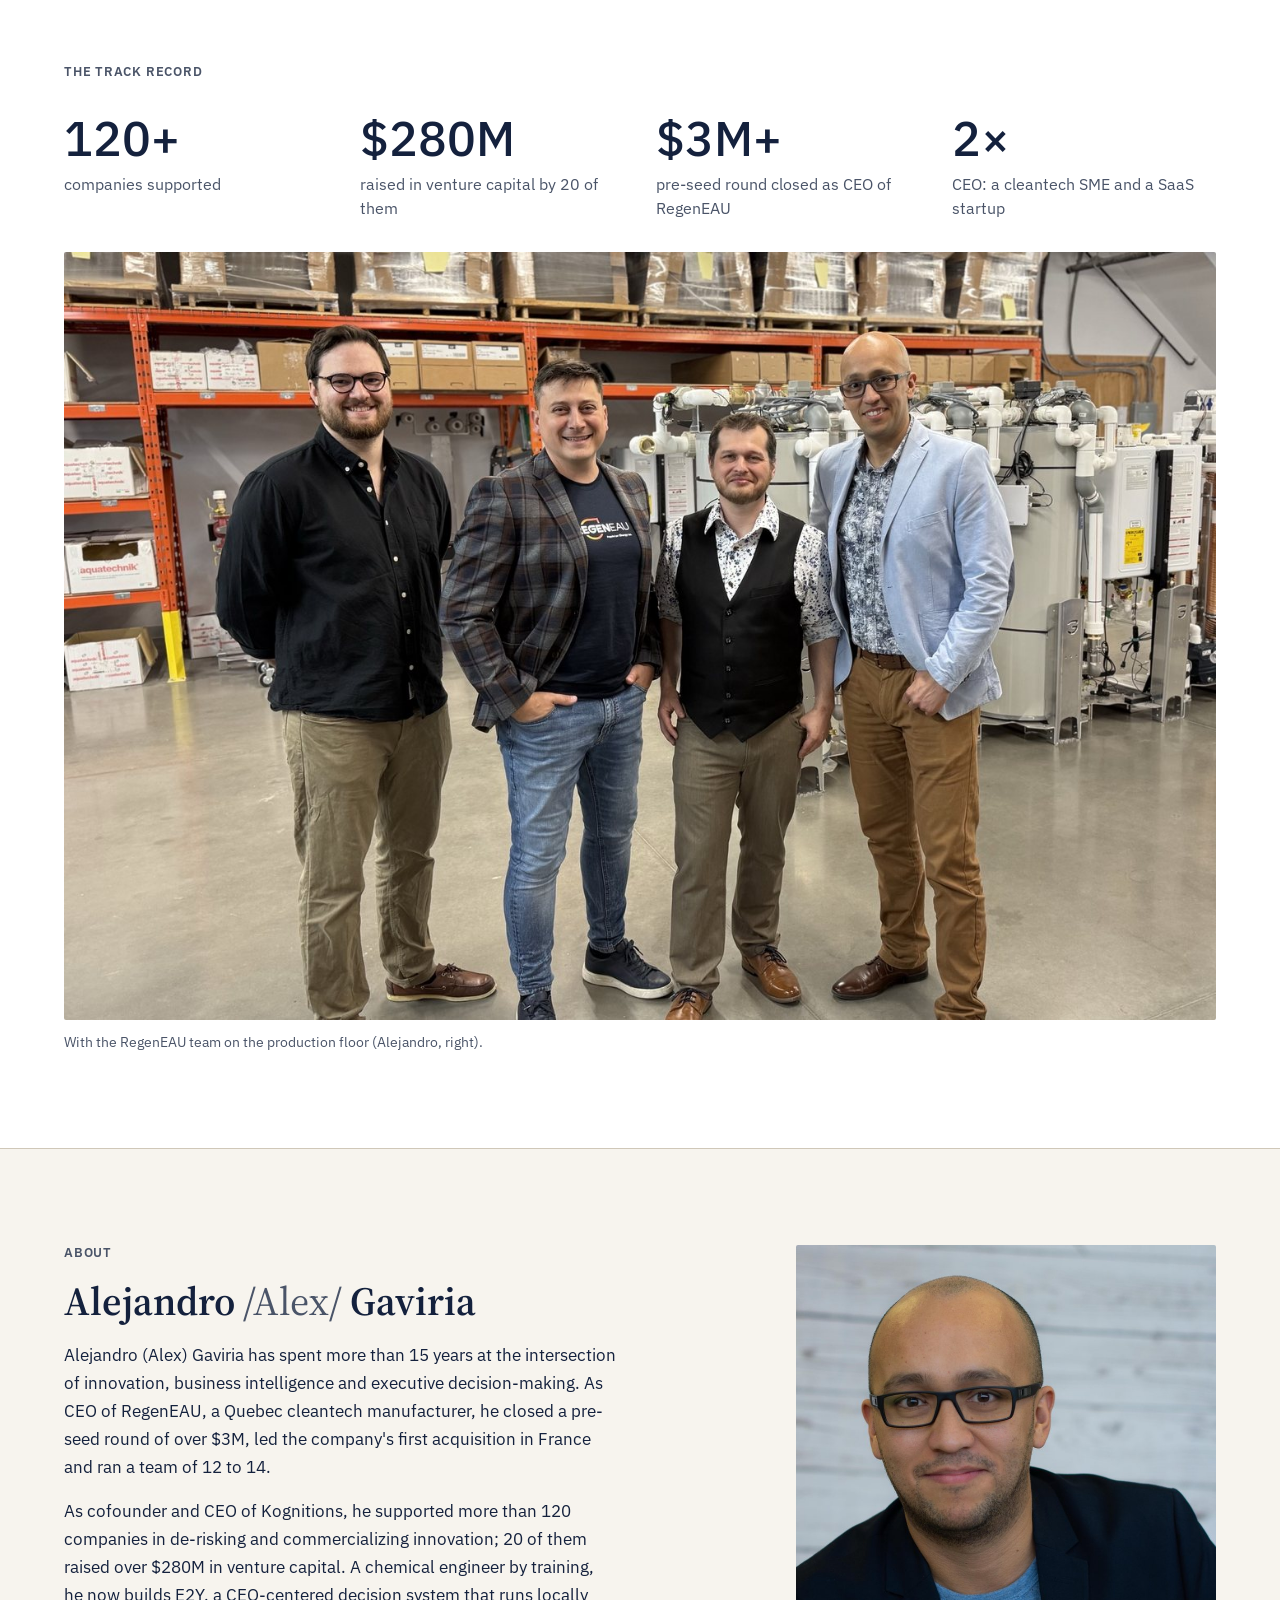
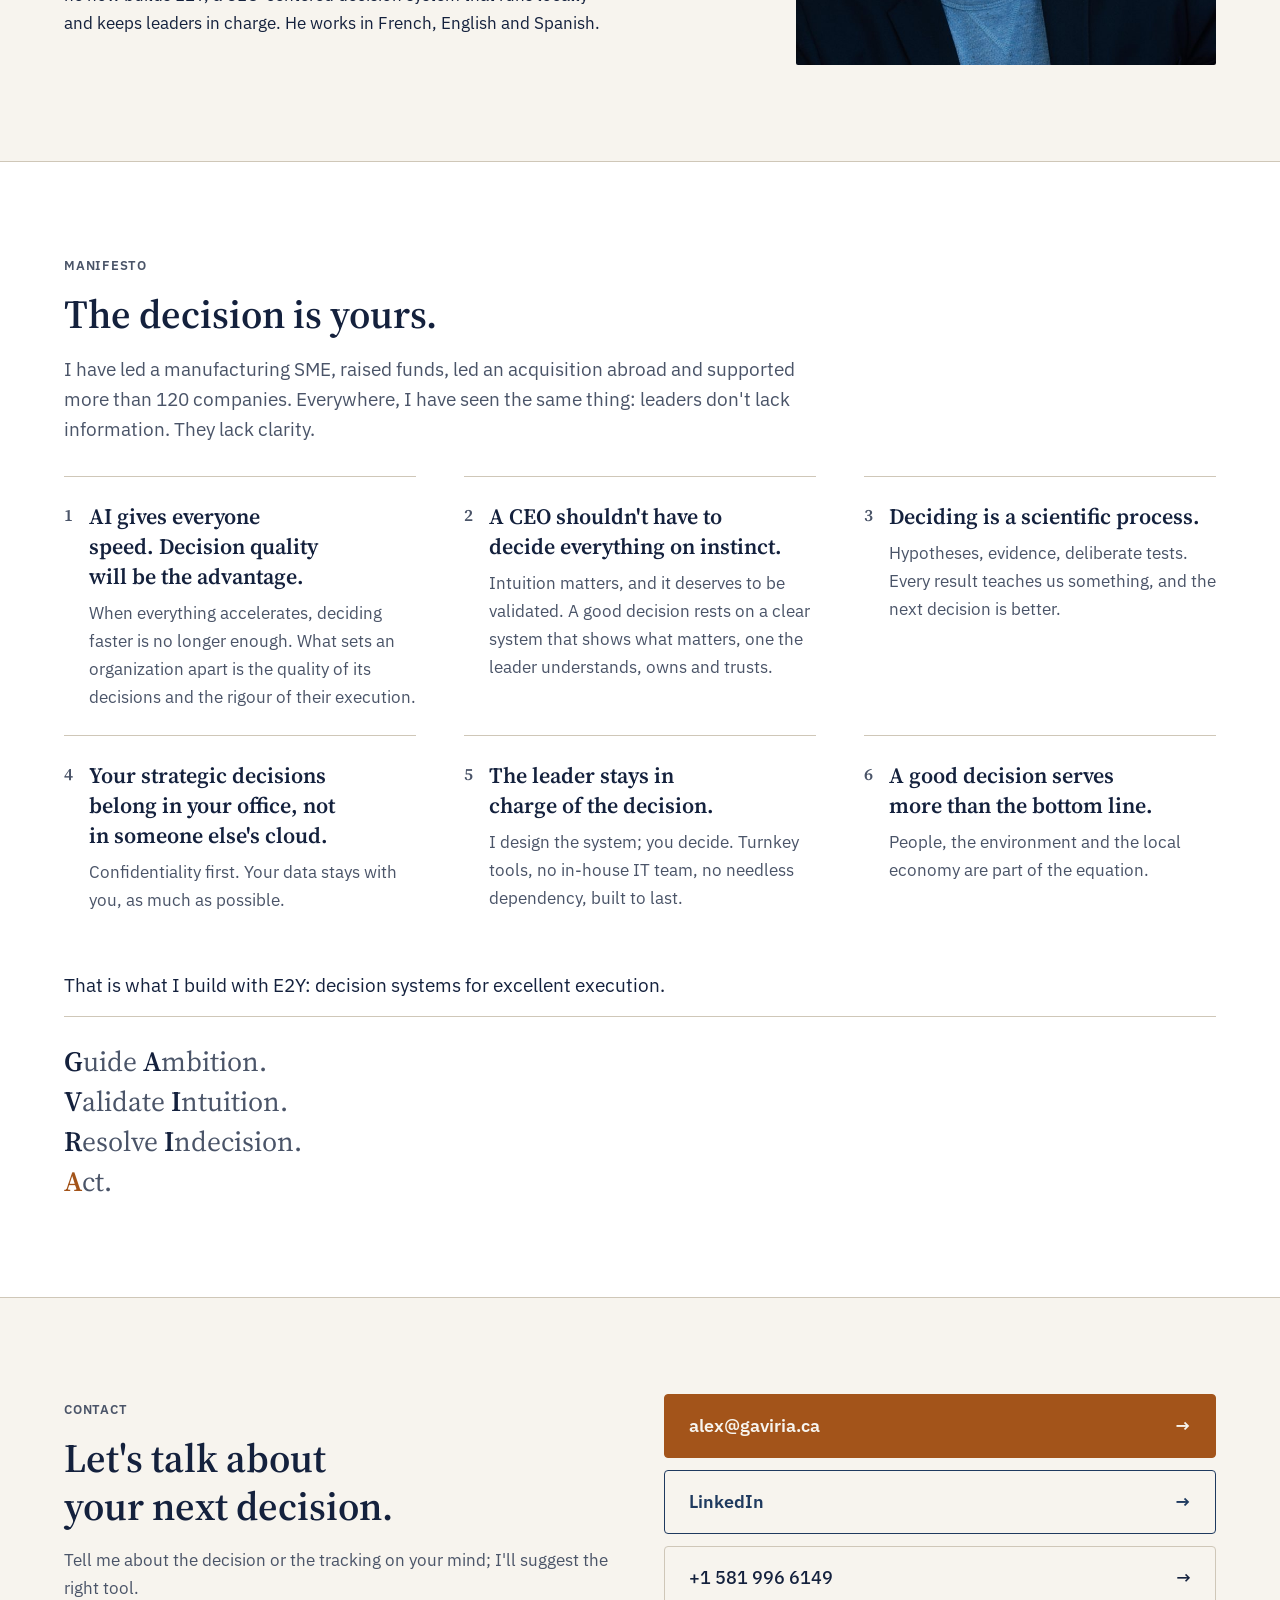
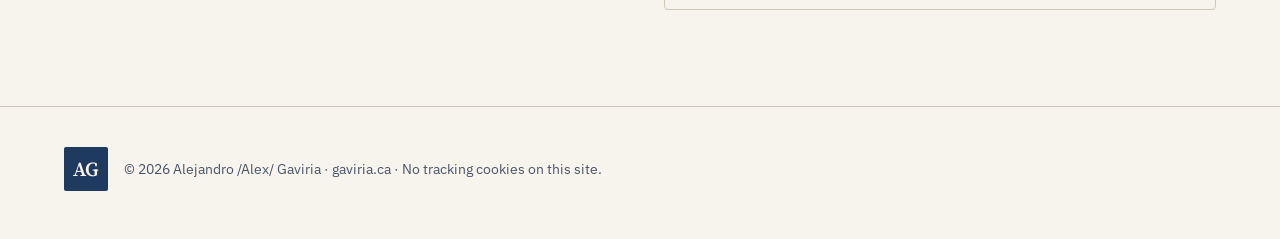
==== commit ec50e7ad: "Delete supported by Kognitions" ====
--- a/docs/en/index.html
+++ b/docs/en/index.html
@@ -103,7 +103,7 @@
 <section class="section section--white" aria-labelledby="proof-title">
 <div class="wrap stack" style="gap:32px">
 <h2 class="label" id="proof-title" style="font-family:var(--font-sans)">The track record</h2>
-<dl class="metrics"><div><dt>120+</dt><dd>companies supported with Kognitions</dd></div><div><dt>$280M</dt><dd>raised in venture capital by 20 of them</dd></div><div><dt>$3M+</dt><dd>pre-seed round closed as CEO of RegenEAU</dd></div><div><dt>2×</dt><dd>CEO: a cleantech SME and a SaaS startup</dd></div></dl>
+<dl class="metrics"><div><dt>120+</dt><dd>companies supported</dd></div><div><dt>$280M</dt><dd>raised in venture capital by 20 of them</dd></div><div><dt>$3M+</dt><dd>pre-seed round closed as CEO of RegenEAU</dd></div><div><dt>2×</dt><dd>CEO: a cleantech SME and a SaaS startup</dd></div></dl>
 <figure>
 <img src="../assets/img/equipe.jpg" width="1400" height="933" alt="Alejandro Gaviria with three members of the RegenEAU team on the production floor" loading="lazy">
 <figcaption>With the RegenEAU team on the production floor (Alejandro, right).</figcaption>
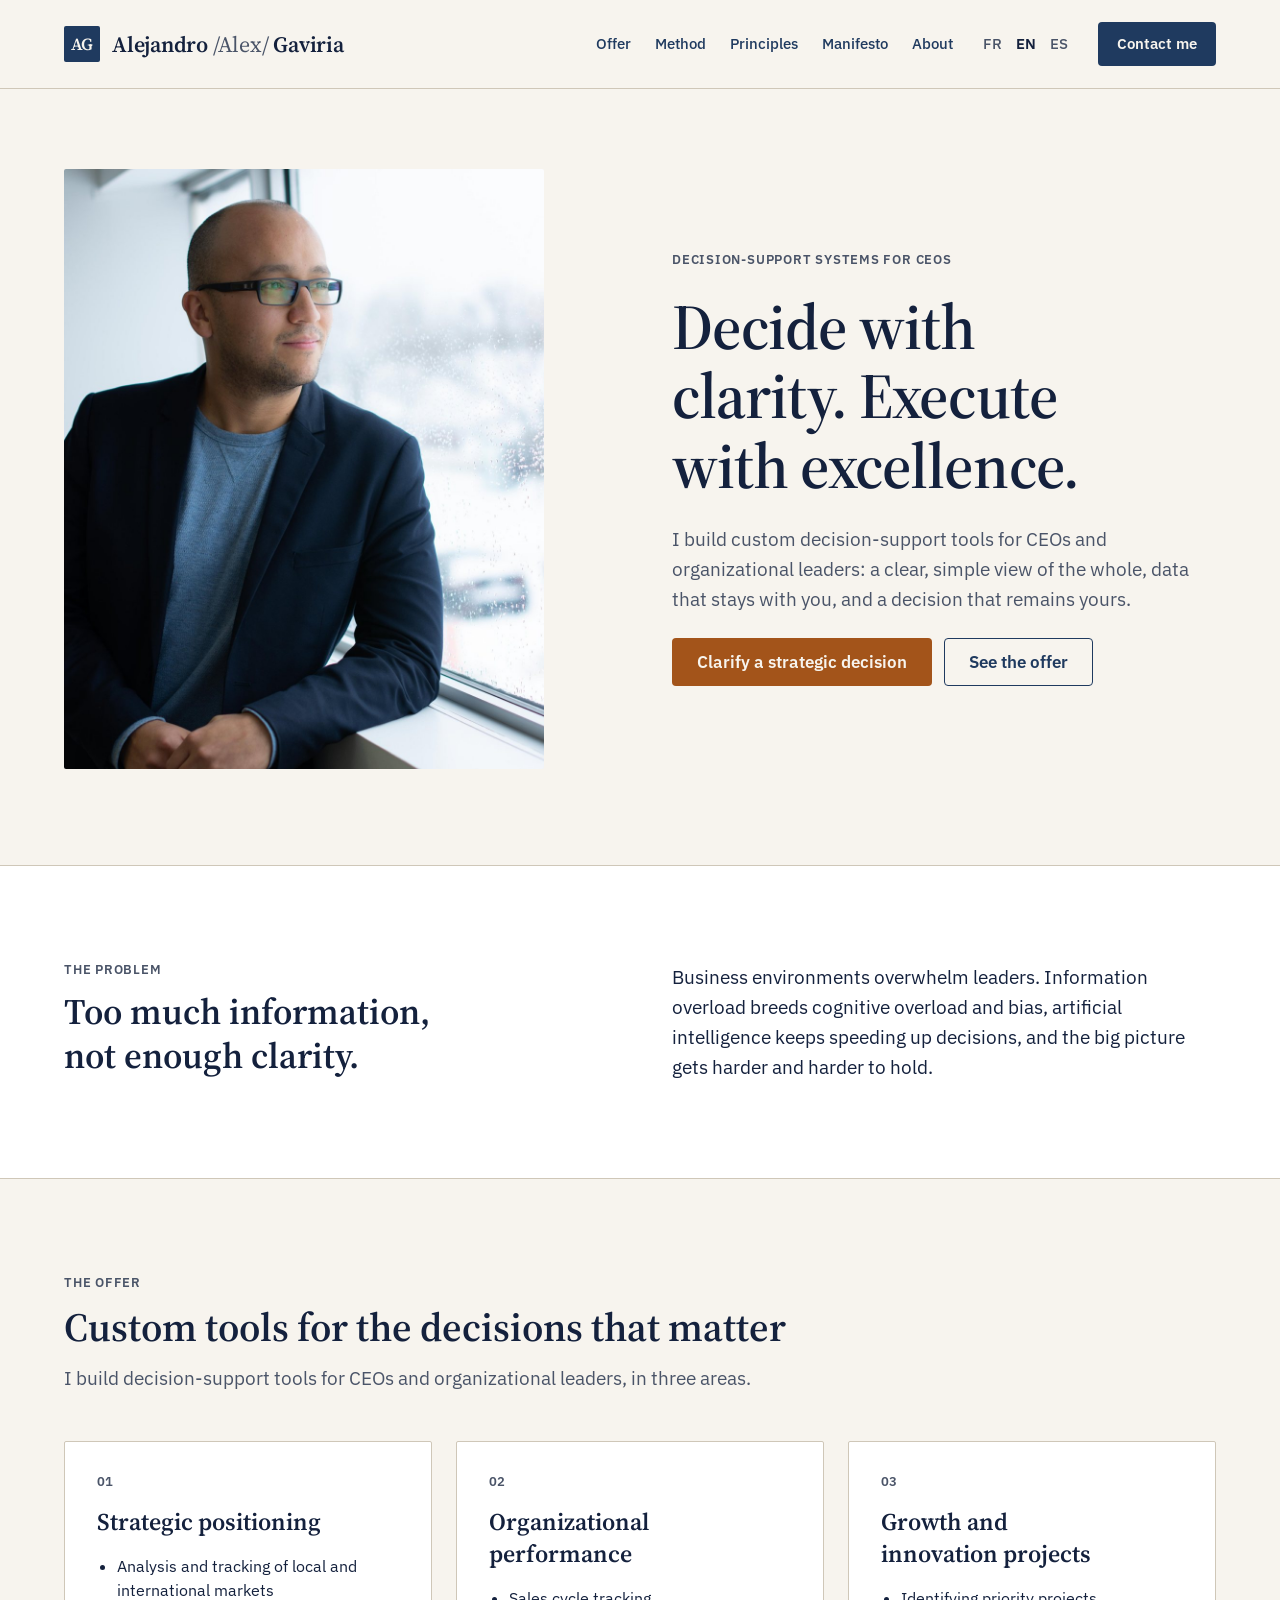
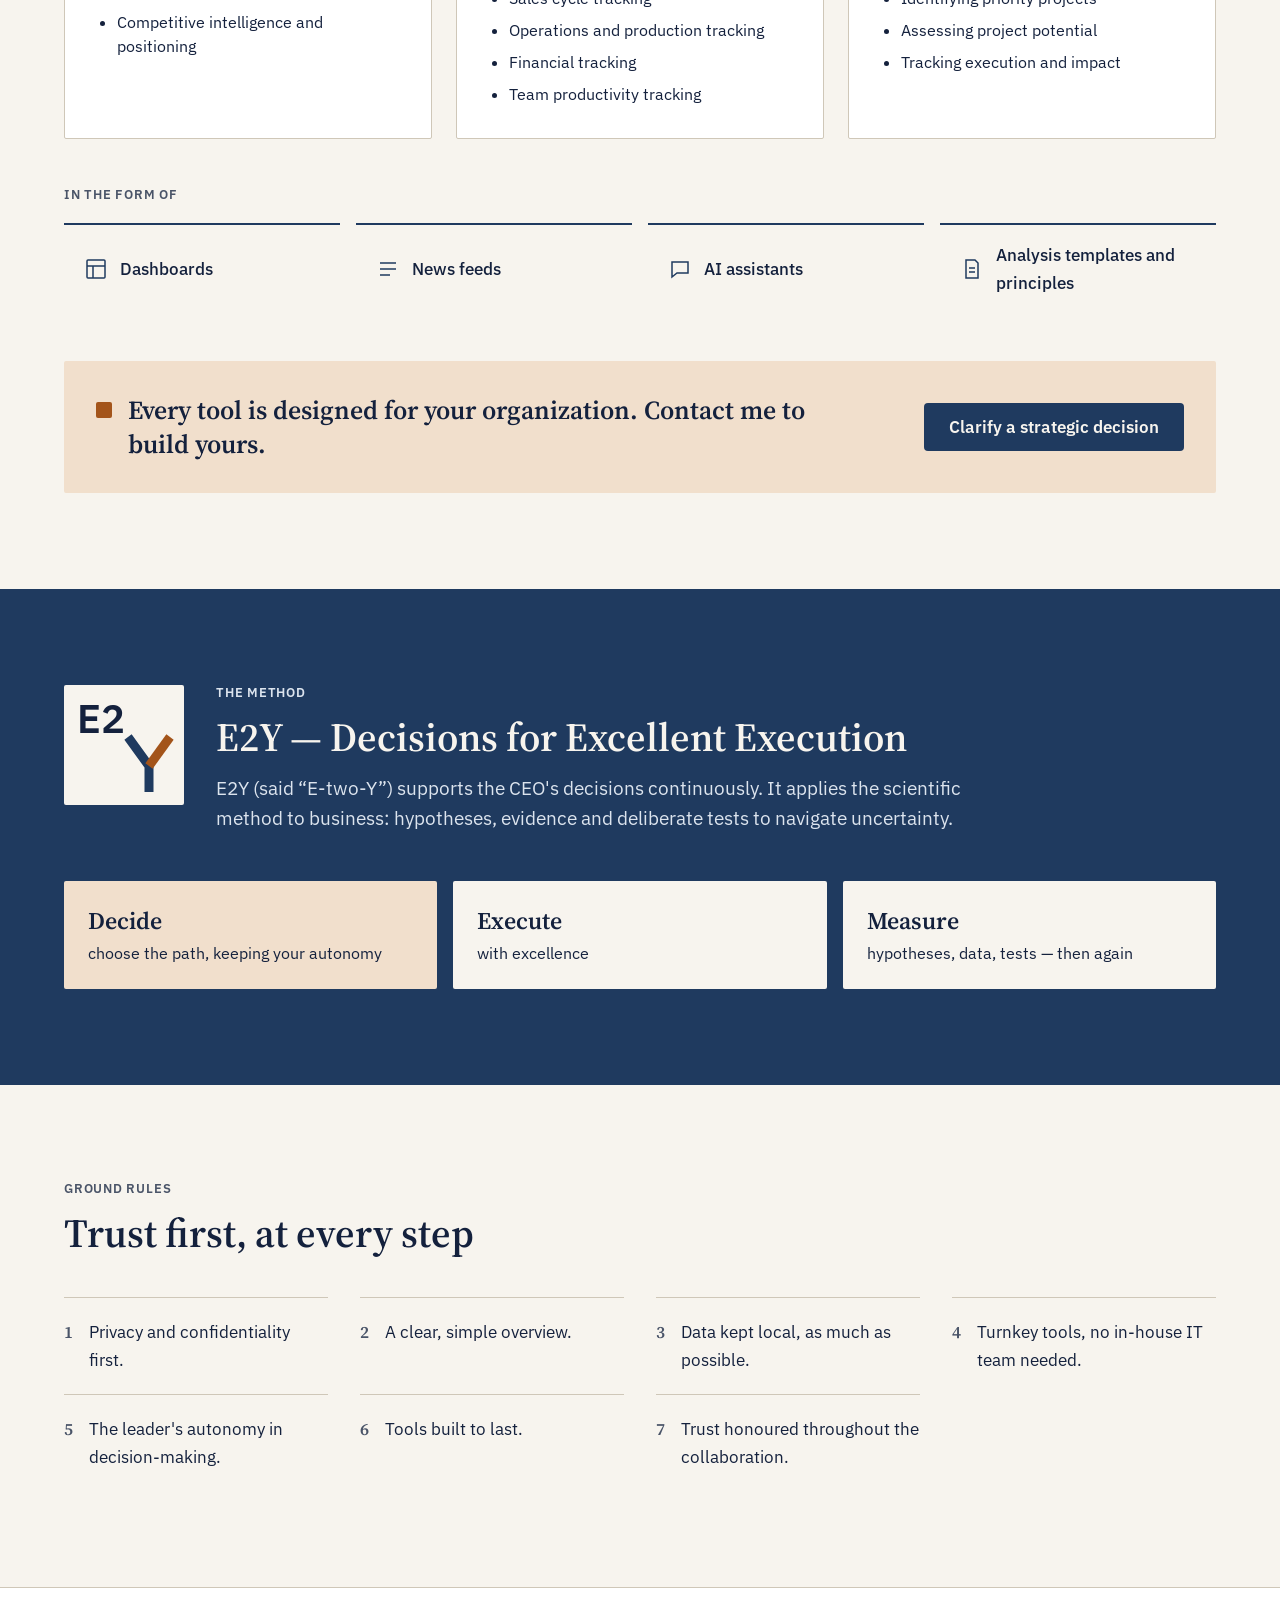
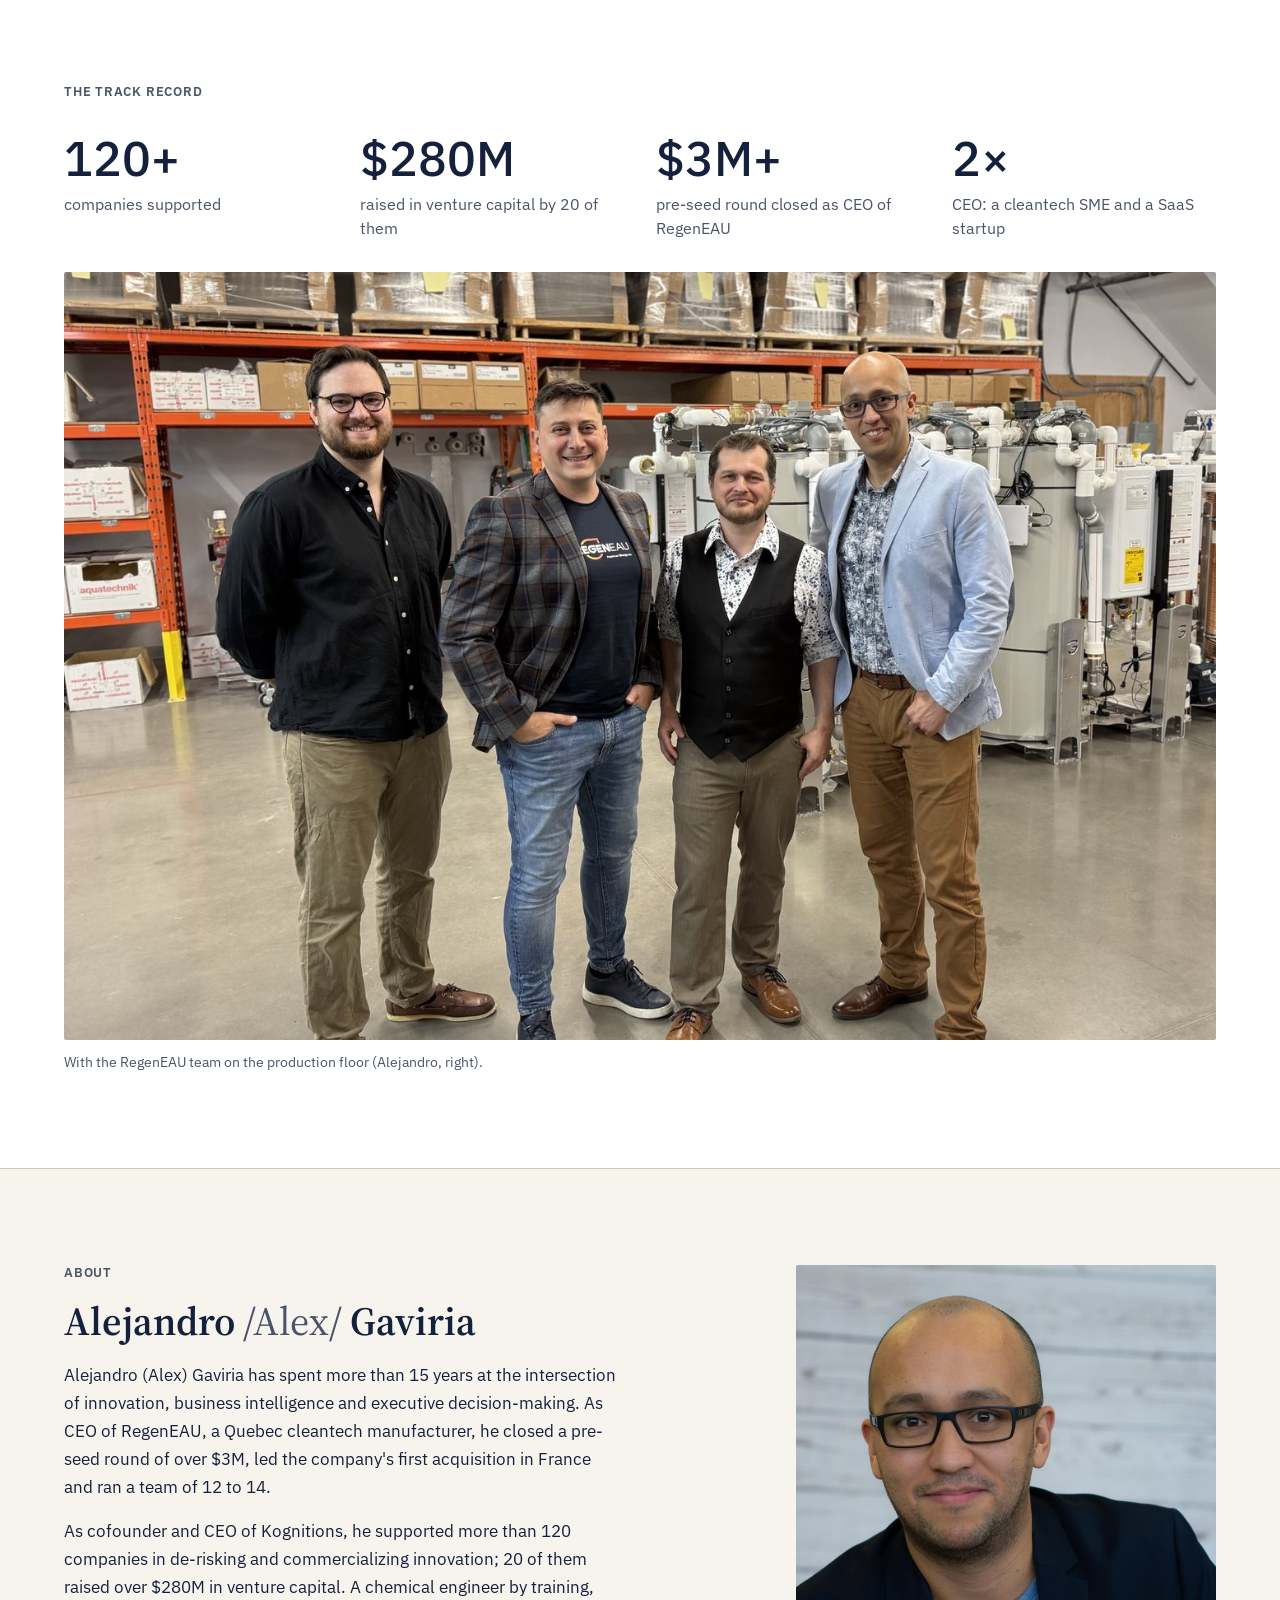
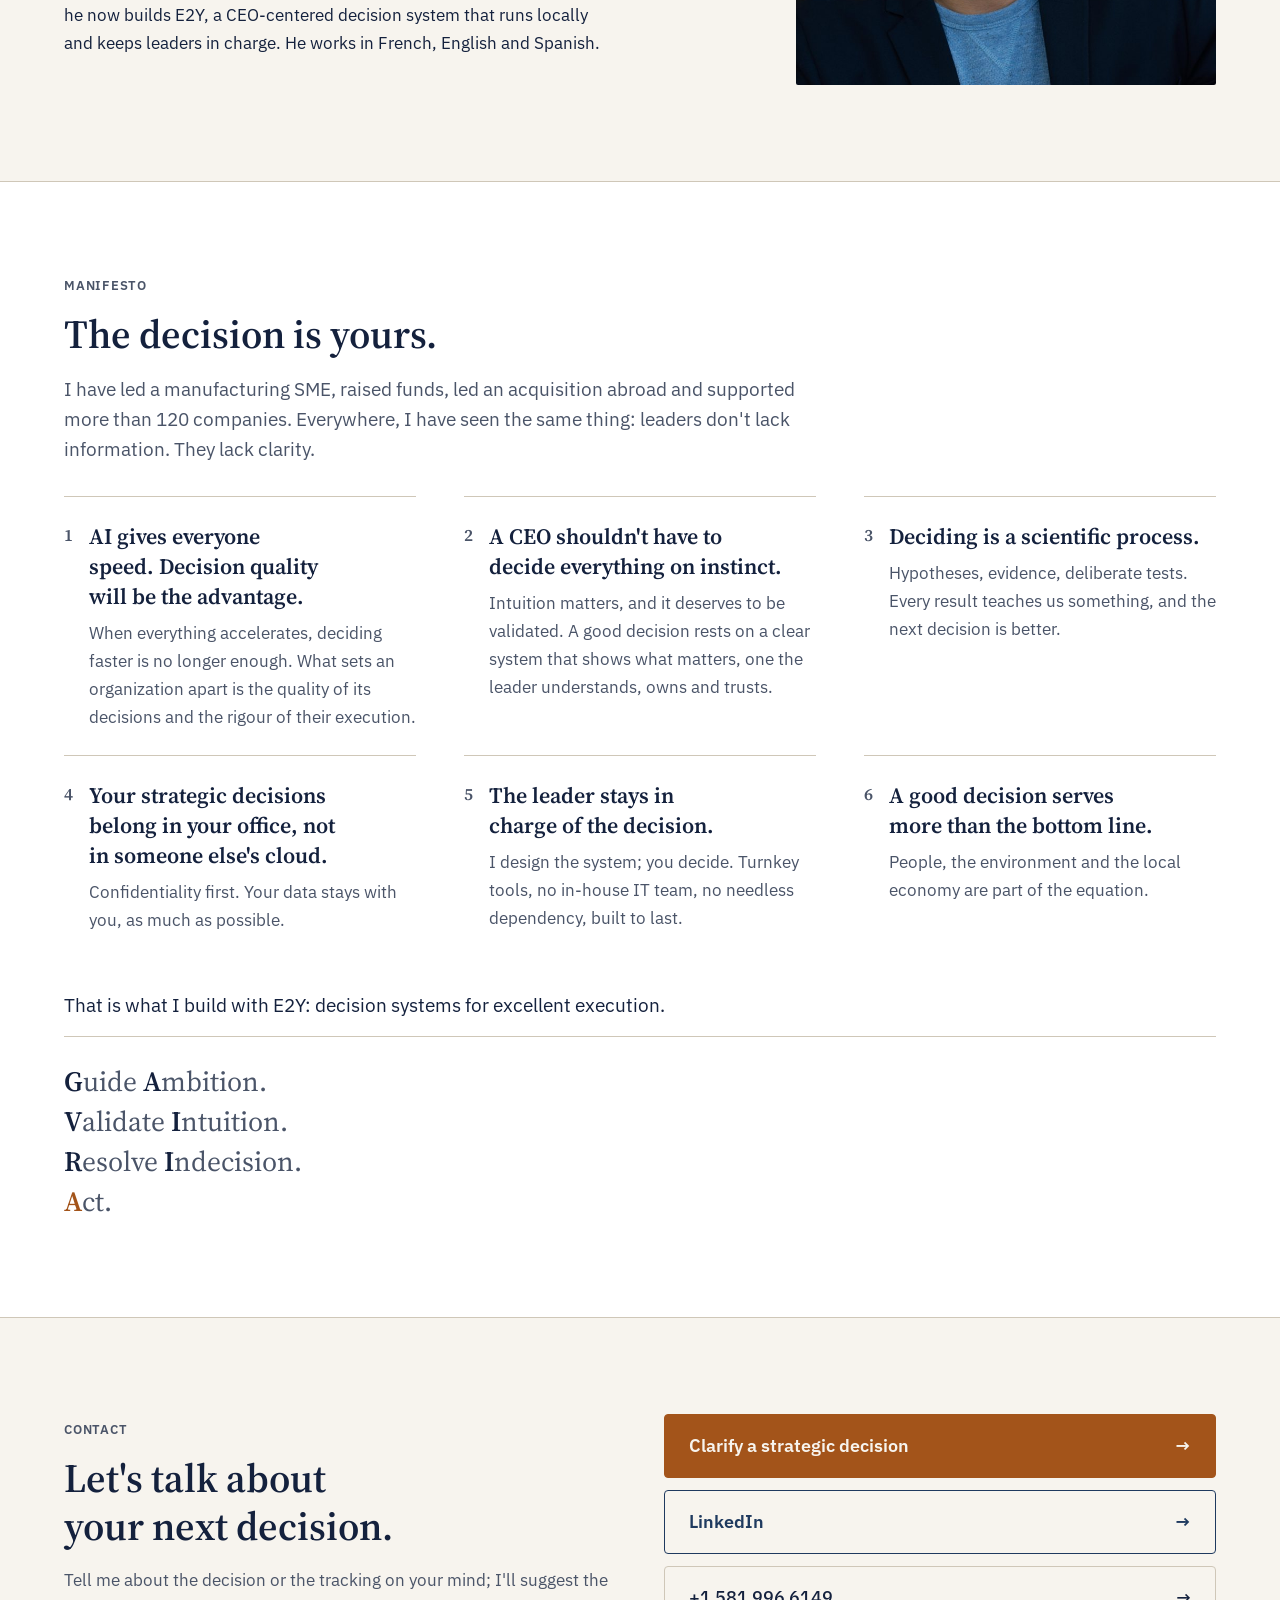
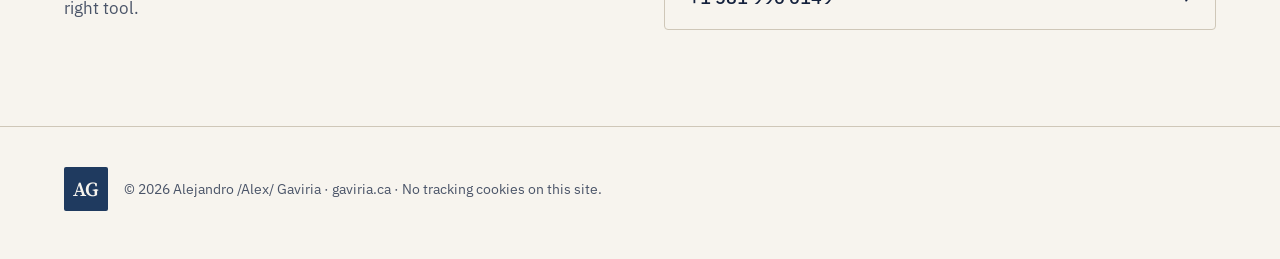
==== commit 11584ce5: "Use Cal.com for website CTAs Co-authored-by: Copilot <223556219+Copilot@users.noreply.github.com>" ====
--- a/docs/en/index.html
+++ b/docs/en/index.html
@@ -46,7 +46,7 @@
 <h1 id="hero-title">Decide with clarity. Execute with excellence.</h1>
 <p class="lede">I build custom decision-support tools for CEOs and organizational leaders: a clear, simple view of the whole, data that stays with you, and a decision that remains yours.</p>
 <div class="btns">
-<a class="btn btn--decision" href="mailto:alex@gaviria.ca?subject=Decision-support%20tool">Let&#x27;s build your decision tool</a>
+<a class="btn btn--decision" href="https://cal.com/gaviria/decision" target="_blank" rel="noopener">Clarify a strategic decision</a>
 <a class="btn btn--ghost" href="#offer">See the offer</a>
 </div>
 </div>
@@ -74,7 +74,7 @@
 </div>
 <div class="band">
 <div class="band__text"><span class="band__mark" aria-hidden="true"></span><p>Every tool is designed for your organization. Contact me to build yours.</p></div>
-<a class="btn btn--primary" href="mailto:alex@gaviria.ca?subject=Decision-support%20tool">Write to Alejandro</a>
+<a class="btn btn--primary" href="https://cal.com/gaviria/decision" target="_blank" rel="noopener">Clarify a strategic decision</a>
 </div>
 </div>
 </section>
@@ -141,7 +141,7 @@
 <p class="muted">Tell me about the decision or the tracking on your mind; I&#x27;ll suggest the right tool.</p>
 </div>
 <div class="contact__links">
-<a class="btn--decision" href="mailto:alex@gaviria.ca?subject=Decision-support%20tool"><span>alex@gaviria.ca</span><span aria-hidden="true">→</span></a>
+<a class="btn--decision" href="https://cal.com/gaviria/decision" target="_blank" rel="noopener"><span>Clarify a strategic decision</span><span aria-hidden="true">→</span></a>
 <a href="https://www.linkedin.com/in/alejandroalexgaviria/" rel="me noopener"><span>LinkedIn</span><span aria-hidden="true">→</span></a>
 <a class="quiet" href="tel:+15819966149"><span>+1 581 996 6149</span><span aria-hidden="true">→</span></a>
 </div>
